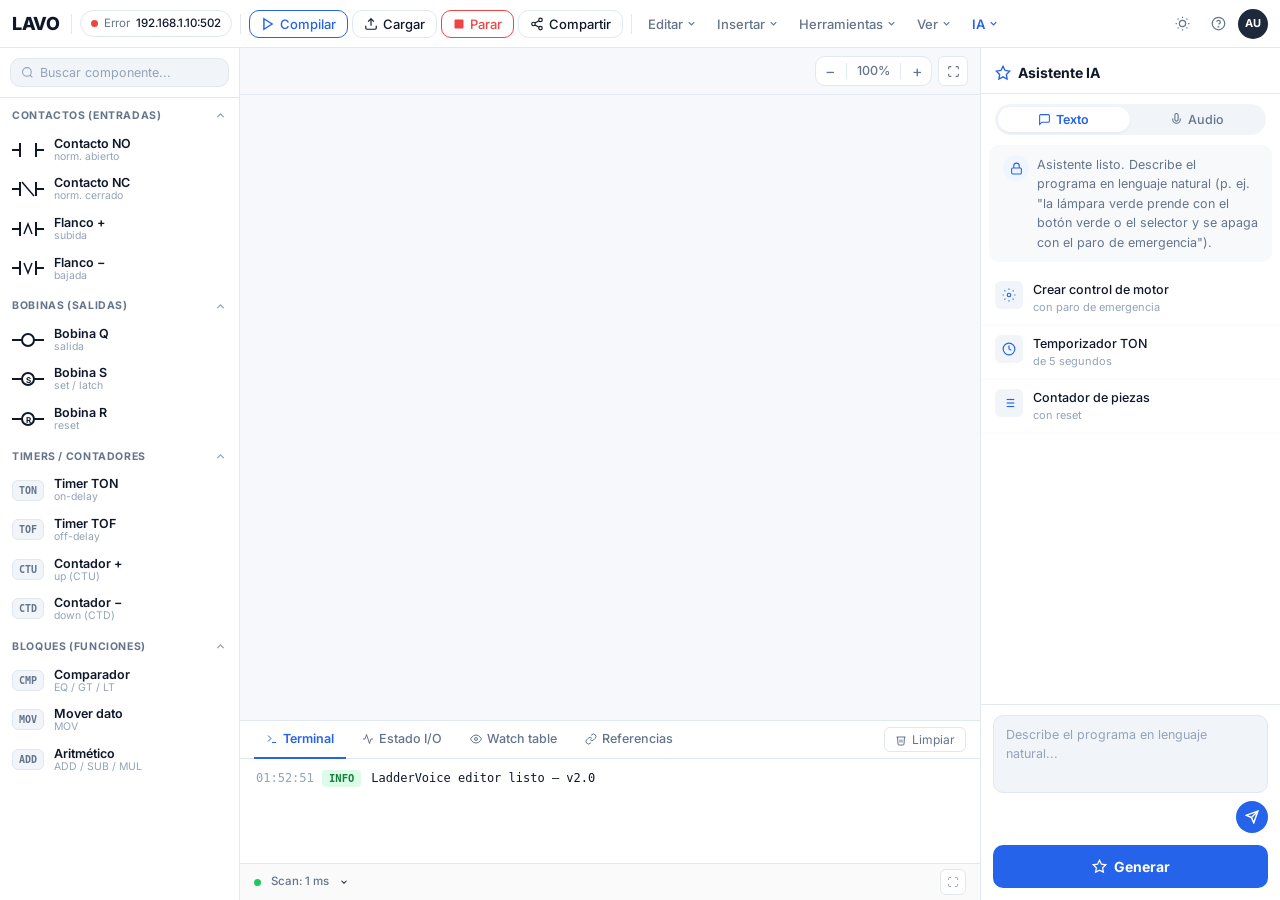
==== templates/ladder.html @ 5f71f21e "Agrega UI completa: index.html, ladder.html y style.css - index.html: landing page Copilot con card " ====
<!DOCTYPE html>
<html lang="es">
<head>
  <meta charset="UTF-8" />
  <meta name="viewport" content="width=device-width, initial-scale=1.0" />
  <title>LadderVoice — Editor</title>
  <link rel="preconnect" href="https://fonts.googleapis.com" />
  <link rel="preconnect" href="https://fonts.gstatic.com" crossorigin />
  <link href="https://fonts.googleapis.com/css2?family=Inter:wght@400;500;600;700;800&display=swap" rel="stylesheet" />
  <link rel="stylesheet" href="/static/style.css" />
  <style>
    body { margin: 0; overflow: hidden; height: 100vh; display: flex; flex-direction: column; }
    .ladder-body { flex: 1; display: flex; flex-direction: column; overflow: hidden; }
  </style>
</head>
<body class="ladder-body">

  <!-- NAVBAR -->
  <nav class="navbar navbar--ladder">
    <a href="/" class="navbar__logo">LAVO</a>
    <div class="navbar__sep"></div>
    <div class="navbar__status" style="font-size:11.5px;">
      <span class="navbar__status-dot" id="statusDot"></span>
      <span id="statusText">Conectado</span>
      <span class="navbar__status-ip" id="statusIp">192.168.1.10:502</span>
    </div>
    <div class="navbar__sep"></div>

    <!-- Action buttons -->
    <button class="navbar__action-btn navbar__action-btn--compile" id="compileBtn">
      <svg width="14" height="14" fill="none" viewBox="0 0 24 24" stroke="currentColor" stroke-width="2.5"><polygon points="5 3 19 12 5 21 5 3"/></svg>
      Compilar
    </button>
    <button class="navbar__action-btn" id="uploadBtn">
      <svg width="14" height="14" fill="none" viewBox="0 0 24 24" stroke="currentColor" stroke-width="2"><path d="M21 15v4a2 2 0 0 1-2 2H5a2 2 0 0 1-2-2v-4"/><polyline points="17 8 12 3 7 8"/><line x1="12" y1="3" x2="12" y2="15"/></svg>
      Cargar
    </button>
    <button class="navbar__action-btn navbar__action-btn--stop" id="stopBtn">
      <svg width="12" height="12" viewBox="0 0 24 24" fill="var(--red)"><rect x="3" y="3" width="18" height="18" rx="2"/></svg>
      Parar
    </button>
    <button class="navbar__action-btn" id="shareBtn">
      <svg width="14" height="14" fill="none" viewBox="0 0 24 24" stroke="currentColor" stroke-width="2"><circle cx="18" cy="5" r="3"/><circle cx="6" cy="12" r="3"/><circle cx="18" cy="19" r="3"/><line x1="8.59" y1="13.51" x2="15.42" y2="17.49"/><line x1="15.41" y1="6.51" x2="8.59" y2="10.49"/></svg>
      Compartir
    </button>

    <div class="navbar__sep"></div>
    <button class="navbar__menu-btn">Editar <svg width="11" height="11" fill="none" viewBox="0 0 24 24" stroke="currentColor" stroke-width="2.5"><path d="M6 9l6 6 6-6"/></svg></button>
    <button class="navbar__menu-btn">Insertar <svg width="11" height="11" fill="none" viewBox="0 0 24 24" stroke="currentColor" stroke-width="2.5"><path d="M6 9l6 6 6-6"/></svg></button>
    <button class="navbar__menu-btn">Herramientas <svg width="11" height="11" fill="none" viewBox="0 0 24 24" stroke="currentColor" stroke-width="2.5"><path d="M6 9l6 6 6-6"/></svg></button>
    <button class="navbar__menu-btn">Ver <svg width="11" height="11" fill="none" viewBox="0 0 24 24" stroke="currentColor" stroke-width="2.5"><path d="M6 9l6 6 6-6"/></svg></button>
    <button class="navbar__menu-btn" style="color:var(--blue);font-weight:600;">IA <svg width="11" height="11" fill="none" viewBox="0 0 24 24" stroke="currentColor" stroke-width="2.5"><path d="M6 9l6 6 6-6"/></svg></button>

    <div class="navbar__spacer"></div>
    <button class="navbar__icon-btn" id="themeToggle" title="Tema">
      <svg width="15" height="15" fill="none" viewBox="0 0 24 24" stroke="currentColor" stroke-width="2"><circle cx="12" cy="12" r="5"/><path d="M12 1v2M12 21v2M4.22 4.22l1.42 1.42M18.36 18.36l1.42 1.42M1 12h2M21 12h2M4.22 19.78l1.42-1.42M18.36 5.64l1.42-1.42"/></svg>
    </button>
    <button class="navbar__icon-btn" title="Ayuda">
      <svg width="15" height="15" fill="none" viewBox="0 0 24 24" stroke="currentColor" stroke-width="2"><circle cx="12" cy="12" r="10"/><path d="M9.09 9a3 3 0 0 1 5.83 1c0 2-3 3-3 3"/><circle cx="12" cy="17" r=".5" fill="currentColor"/></svg>
    </button>
    <div class="navbar__avatar">AU</div>
  </nav>

  <!-- 3-COLUMN LAYOUT -->
  <div class="ladder-layout" style="flex:1;">

    <!-- LEFT SIDEBAR -->
    <aside class="sidebar-left">
      <div class="sidebar-left__search">
        <div class="sidebar-left__search-inner">
          <svg class="sidebar-left__search-icon" width="13" height="13" fill="none" viewBox="0 0 24 24" stroke="currentColor" stroke-width="2"><circle cx="11" cy="11" r="8"/><line x1="21" y1="21" x2="16.65" y2="16.65"/></svg>
          <input type="text" placeholder="Buscar componente..." id="componentSearch" />
          <svg class="sidebar-left__search-icon" width="13" height="13" fill="none" viewBox="0 0 24 24" stroke="currentColor" stroke-width="2"><path d="M12 20h9"/><path d="M16.5 3.5a2.121 2.121 0 0 1 3 3L7 19l-4 1 1-4L16.5 3.5z"/></svg>
        </div>
      </div>
      <div class="sidebar-left__scroll" id="componentList">

        <!-- CONTACTOS -->
        <div class="component-section" data-section="contactos">
          <div class="component-section__header" onclick="toggleSection(this)">
            <span class="component-section__title">Contactos (Entradas)</span>
            <svg class="component-section__chevron open" width="13" height="13" fill="none" viewBox="0 0 24 24" stroke="currentColor" stroke-width="2.5"><path d="M6 9l6 6 6-6"/></svg>
          </div>
          <div class="component-section__body">
            <div class="component-item" draggable="true" data-type="XIC">
              <div class="component-item__symbol">
                <svg width="32" height="22" viewBox="0 0 32 22">
                  <line x1="0" y1="11" x2="8" y2="11" stroke="#0F172A" stroke-width="2"/>
                  <line x1="8" y1="4" x2="8" y2="18" stroke="#0F172A" stroke-width="2"/>
                  <line x1="24" y1="4" x2="24" y2="18" stroke="#0F172A" stroke-width="2"/>
                  <line x1="24" y1="11" x2="32" y2="11" stroke="#0F172A" stroke-width="2"/>
                </svg>
              </div>
              <div class="component-item__info">
                <div class="component-item__name">Contacto NO</div>
                <div class="component-item__sub">norm. abierto</div>
              </div>
            </div>
            <div class="component-item" draggable="true" data-type="XIO">
              <div class="component-item__symbol">
                <svg width="32" height="22" viewBox="0 0 32 22">
                  <line x1="0" y1="11" x2="8" y2="11" stroke="#0F172A" stroke-width="2"/>
                  <line x1="8" y1="4" x2="8" y2="18" stroke="#0F172A" stroke-width="2"/>
                  <line x1="24" y1="4" x2="24" y2="18" stroke="#0F172A" stroke-width="2"/>
                  <line x1="24" y1="11" x2="32" y2="11" stroke="#0F172A" stroke-width="2"/>
                  <line x1="10" y1="4" x2="22" y2="18" stroke="#0F172A" stroke-width="1.5"/>
                </svg>
              </div>
              <div class="component-item__info">
                <div class="component-item__name">Contacto NC</div>
                <div class="component-item__sub">norm. cerrado</div>
              </div>
            </div>
            <div class="component-item" draggable="true" data-type="XIC_RISING">
              <div class="component-item__symbol">
                <svg width="32" height="22" viewBox="0 0 32 22">
                  <line x1="0" y1="11" x2="8" y2="11" stroke="#0F172A" stroke-width="2"/>
                  <line x1="8" y1="4" x2="8" y2="18" stroke="#0F172A" stroke-width="2"/>
                  <line x1="24" y1="4" x2="24" y2="18" stroke="#0F172A" stroke-width="2"/>
                  <line x1="24" y1="11" x2="32" y2="11" stroke="#0F172A" stroke-width="2"/>
                  <polyline points="12,16 16,6 20,16" fill="none" stroke="#0F172A" stroke-width="1.5"/>
                </svg>
              </div>
              <div class="component-item__info">
                <div class="component-item__name">Flanco +</div>
                <div class="component-item__sub">subida</div>
              </div>
            </div>
            <div class="component-item" draggable="true" data-type="XIC_FALLING">
              <div class="component-item__symbol">
                <svg width="32" height="22" viewBox="0 0 32 22">
                  <line x1="0" y1="11" x2="8" y2="11" stroke="#0F172A" stroke-width="2"/>
                  <line x1="8" y1="4" x2="8" y2="18" stroke="#0F172A" stroke-width="2"/>
                  <line x1="24" y1="4" x2="24" y2="18" stroke="#0F172A" stroke-width="2"/>
                  <line x1="24" y1="11" x2="32" y2="11" stroke="#0F172A" stroke-width="2"/>
                  <polyline points="12,6 16,16 20,6" fill="none" stroke="#0F172A" stroke-width="1.5"/>
                </svg>
              </div>
              <div class="component-item__info">
                <div class="component-item__name">Flanco −</div>
                <div class="component-item__sub">bajada</div>
              </div>
            </div>
          </div>
        </div>

        <!-- BOBINAS -->
        <div class="component-section" data-section="bobinas">
          <div class="component-section__header" onclick="toggleSection(this)">
            <span class="component-section__title">Bobinas (Salidas)</span>
            <svg class="component-section__chevron open" width="13" height="13" fill="none" viewBox="0 0 24 24" stroke="currentColor" stroke-width="2.5"><path d="M6 9l6 6 6-6"/></svg>
          </div>
          <div class="component-section__body">
            <div class="component-item" draggable="true" data-type="OTE">
              <div class="component-item__symbol">
                <svg width="32" height="22" viewBox="0 0 32 22">
                  <line x1="0" y1="11" x2="10" y2="11" stroke="#0F172A" stroke-width="2"/>
                  <circle cx="16" cy="11" r="6" fill="none" stroke="#0F172A" stroke-width="2"/>
                  <line x1="22" y1="11" x2="32" y2="11" stroke="#0F172A" stroke-width="2"/>
                </svg>
              </div>
              <div class="component-item__info">
                <div class="component-item__name">Bobina Q</div>
                <div class="component-item__sub">salida</div>
              </div>
            </div>
            <div class="component-item" draggable="true" data-type="OTL">
              <div class="component-item__symbol">
                <svg width="32" height="22" viewBox="0 0 32 22">
                  <line x1="0" y1="11" x2="10" y2="11" stroke="#0F172A" stroke-width="2"/>
                  <circle cx="16" cy="11" r="6" fill="none" stroke="#0F172A" stroke-width="2"/>
                  <text x="16" y="15" text-anchor="middle" font-size="8" font-weight="700" fill="#0F172A">S</text>
                  <line x1="22" y1="11" x2="32" y2="11" stroke="#0F172A" stroke-width="2"/>
                </svg>
              </div>
              <div class="component-item__info">
                <div class="component-item__name">Bobina S</div>
                <div class="component-item__sub">set / latch</div>
              </div>
            </div>
            <div class="component-item" draggable="true" data-type="OTU">
              <div class="component-item__symbol">
                <svg width="32" height="22" viewBox="0 0 32 22">
                  <line x1="0" y1="11" x2="10" y2="11" stroke="#0F172A" stroke-width="2"/>
                  <circle cx="16" cy="11" r="6" fill="none" stroke="#0F172A" stroke-width="2"/>
                  <text x="16" y="15" text-anchor="middle" font-size="8" font-weight="700" fill="#0F172A">R</text>
                  <line x1="22" y1="11" x2="32" y2="11" stroke="#0F172A" stroke-width="2"/>
                </svg>
              </div>
              <div class="component-item__info">
                <div class="component-item__name">Bobina R</div>
                <div class="component-item__sub">reset</div>
              </div>
            </div>
          </div>
        </div>

        <!-- TIMERS / CONTADORES -->
        <div class="component-section" data-section="timers">
          <div class="component-section__header" onclick="toggleSection(this)">
            <span class="component-section__title">Timers / Contadores</span>
            <svg class="component-section__chevron open" width="13" height="13" fill="none" viewBox="0 0 24 24" stroke="currentColor" stroke-width="2.5"><path d="M6 9l6 6 6-6"/></svg>
          </div>
          <div class="component-section__body">
            <div class="component-item" draggable="true" data-type="TON">
              <div class="component-item__symbol"><span class="component-item__badge">TON</span></div>
              <div class="component-item__info">
                <div class="component-item__name">Timer TON</div>
                <div class="component-item__sub">on-delay</div>
              </div>
            </div>
            <div class="component-item" draggable="true" data-type="TOF">
              <div class="component-item__symbol"><span class="component-item__badge">TOF</span></div>
              <div class="component-item__info">
                <div class="component-item__name">Timer TOF</div>
                <div class="component-item__sub">off-delay</div>
              </div>
            </div>
            <div class="component-item" draggable="true" data-type="CTU">
              <div class="component-item__symbol"><span class="component-item__badge">CTU</span></div>
              <div class="component-item__info">
                <div class="component-item__name">Contador +</div>
                <div class="component-item__sub">up (CTU)</div>
              </div>
            </div>
            <div class="component-item" draggable="true" data-type="CTD">
              <div class="component-item__symbol"><span class="component-item__badge">CTD</span></div>
              <div class="component-item__info">
                <div class="component-item__name">Contador −</div>
                <div class="component-item__sub">down (CTD)</div>
              </div>
            </div>
          </div>
        </div>

        <!-- BLOQUES FUNCIONES -->
        <div class="component-section" data-section="bloques">
          <div class="component-section__header" onclick="toggleSection(this)">
            <span class="component-section__title">Bloques (Funciones)</span>
            <svg class="component-section__chevron open" width="13" height="13" fill="none" viewBox="0 0 24 24" stroke="currentColor" stroke-width="2.5"><path d="M6 9l6 6 6-6"/></svg>
          </div>
          <div class="component-section__body">
            <div class="component-item" draggable="true" data-type="CMP">
              <div class="component-item__symbol"><span class="component-item__badge">CMP</span></div>
              <div class="component-item__info">
                <div class="component-item__name">Comparador</div>
                <div class="component-item__sub">EQ / GT / LT</div>
              </div>
            </div>
            <div class="component-item" draggable="true" data-type="MOV">
              <div class="component-item__symbol"><span class="component-item__badge">MOV</span></div>
              <div class="component-item__info">
                <div class="component-item__name">Mover dato</div>
                <div class="component-item__sub">MOV</div>
              </div>
            </div>
            <div class="component-item" draggable="true" data-type="ADD">
              <div class="component-item__symbol"><span class="component-item__badge">ADD</span></div>
              <div class="component-item__info">
                <div class="component-item__name">Aritmético</div>
                <div class="component-item__sub">ADD / SUB / MUL</div>
              </div>
            </div>
          </div>
        </div>

      </div>
    </aside>

    <!-- CANVAS CENTER -->
    <section class="canvas-area" style="grid-column:2;grid-row:1;">
      <div class="canvas-toolbar">
        <div class="canvas-zoom">
          <button class="canvas-zoom__btn" id="zoomOut">−</button>
          <div class="canvas-zoom__sep"></div>
          <span class="canvas-zoom__value" id="zoomLabel">100%</span>
          <div class="canvas-zoom__sep"></div>
          <button class="canvas-zoom__btn" id="zoomIn">+</button>
        </div>
        <button class="canvas-icon-btn" title="Pantalla completa">
          <svg width="13" height="13" fill="none" viewBox="0 0 24 24" stroke="currentColor" stroke-width="2"><path d="M8 3H5a2 2 0 0 0-2 2v3m18 0V5a2 2 0 0 0-2-2h-3m0 18h3a2 2 0 0 0 2-2v-3M3 16v3a2 2 0 0 0 2 2h3"/></svg>
        </button>
      </div>
      <div class="canvas-scroll" id="rungContainer">
        <!-- Rungs rendered by JS -->
      </div>
    </section>

    <!-- BOTTOM PANEL -->
    <div class="bottom-panel" style="grid-column:2;grid-row:2;">
      <div class="bottom-panel__tabs">
        <button class="panel-tab active" data-tab="terminal">
          <svg width="12" height="12" fill="none" viewBox="0 0 24 24" stroke="currentColor" stroke-width="2"><polyline points="4 17 10 11 4 5"/><line x1="12" y1="19" x2="20" y2="19"/></svg>
          Terminal
        </button>
        <button class="panel-tab" data-tab="estado">
          <svg width="12" height="12" fill="none" viewBox="0 0 24 24" stroke="currentColor" stroke-width="2"><polyline points="22 12 18 12 15 21 9 3 6 12 2 12"/></svg>
          Estado I/O
        </button>
        <button class="panel-tab" data-tab="watch">
          <svg width="12" height="12" fill="none" viewBox="0 0 24 24" stroke="currentColor" stroke-width="2"><path d="M1 12s4-8 11-8 11 8 11 8-4 8-11 8-11-8-11-8z"/><circle cx="12" cy="12" r="3"/></svg>
          Watch table
        </button>
        <button class="panel-tab" data-tab="refs">
          <svg width="12" height="12" fill="none" viewBox="0 0 24 24" stroke="currentColor" stroke-width="2"><path d="M10 13a5 5 0 0 0 7.54.54l3-3a5 5 0 0 0-7.07-7.07l-1.72 1.71"/><path d="M14 11a5 5 0 0 0-7.54-.54l-3 3a5 5 0 0 0 7.07 7.07l1.71-1.71"/></svg>
          Referencias
        </button>
        <span class="panel-tab__spacer"></span>
        <button class="panel-clear-btn" id="clearTerminal">
          <svg width="12" height="12" fill="none" viewBox="0 0 24 24" stroke="currentColor" stroke-width="2"><polyline points="3 6 5 6 21 6"/><path d="M19 6l-1 14a2 2 0 0 1-2 2H8a2 2 0 0 1-2-2L5 6"/><path d="M10 11v6"/><path d="M14 11v6"/></svg>
          Limpiar
        </button>
      </div>
      <div class="bottom-panel__body" id="terminalBody">
        <!-- Log rows rendered by JS -->
      </div>
      <div class="bottom-panel__status">
        <span class="status-dot" id="scanDot"></span>
        <span class="status-text">Scan: 1 ms</span>
        <svg width="10" height="10" fill="none" viewBox="0 0 24 24" stroke="currentColor" stroke-width="2.5"><path d="M6 9l6 6 6-6"/></svg>
        <span class="status-spacer"></span>
        <button class="status-expand-btn">
          <svg width="12" height="12" fill="none" viewBox="0 0 24 24" stroke="currentColor" stroke-width="2"><path d="M8 3H5a2 2 0 0 0-2 2v3m18 0V5a2 2 0 0 0-2-2h-3m0 18h3a2 2 0 0 0 2-2v-3M3 16v3a2 2 0 0 0 2 2h3"/></svg>
        </button>
      </div>
    </div>

    <!-- RIGHT SIDEBAR — AI ASSISTANT -->
    <aside class="sidebar-right" style="grid-column:3;grid-row:1/3;">
      <div class="sidebar-right__header">
        <svg width="16" height="16" fill="none" viewBox="0 0 24 24" stroke="var(--blue)" stroke-width="2">
          <polygon points="12 2 15.09 8.26 22 9.27 17 14.14 18.18 21.02 12 17.77 5.82 21.02 7 14.14 2 9.27 8.91 8.26 12 2"/>
        </svg>
        <span class="sidebar-right__title">Asistente IA</span>
      </div>

      <div class="sidebar-right__toggle">
        <button class="sidebar-right__toggle-btn active" id="toggleText">
          <svg width="13" height="13" fill="none" viewBox="0 0 24 24" stroke="currentColor" stroke-width="2"><path d="M21 15a2 2 0 0 1-2 2H7l-4 4V5a2 2 0 0 1 2-2h14a2 2 0 0 1 2 2z"/></svg>
          Texto
        </button>
        <button class="sidebar-right__toggle-btn" id="toggleAudio">
          <svg width="13" height="13" fill="none" viewBox="0 0 24 24" stroke="currentColor" stroke-width="2"><path d="M12 1a3 3 0 0 0-3 3v8a3 3 0 0 0 6 0V4a3 3 0 0 0-3-3z"/><path d="M19 10v2a7 7 0 0 1-14 0v-2"/></svg>
          Audio
        </button>
      </div>

      <div class="ai-message">
        <div class="ai-message__icon">
          <svg width="13" height="13" fill="none" viewBox="0 0 24 24" stroke="currentColor" stroke-width="2"><rect x="3" y="11" width="18" height="11" rx="2"/><path d="M7 11V7a5 5 0 0 1 10 0v4"/></svg>
        </div>
        <div class="ai-message__text">
          Asistente listo. Describe el programa en lenguaje natural (p. ej. "la lámpara verde prende con el botón verde o el selector y se apaga con el paro de emergencia").
        </div>
      </div>

      <div class="sidebar-right__scroll" id="aiScroll">
        <div class="ai-quick-item" onclick="fillAiPrompt('Crear control de motor con paro de emergencia')">
          <div class="ai-quick-item__icon">
            <svg width="14" height="14" fill="none" viewBox="0 0 24 24" stroke="currentColor" stroke-width="2"><circle cx="12" cy="12" r="3"/><path d="M12 1v2M12 21v2M4.22 4.22l1.42 1.42M18.36 18.36l1.42 1.42M1 12h2M21 12h2M4.22 19.78l1.42-1.42M18.36 5.64l1.42-1.42"/></svg>
          </div>
          <div>
            <div class="ai-quick-item__text">Crear control de motor</div>
            <div class="ai-quick-item__sub">con paro de emergencia</div>
          </div>
        </div>
        <div class="ai-quick-item" onclick="fillAiPrompt('Temporizador TON de 5 segundos')">
          <div class="ai-quick-item__icon">
            <svg width="14" height="14" fill="none" viewBox="0 0 24 24" stroke="currentColor" stroke-width="2"><circle cx="12" cy="12" r="10"/><polyline points="12 6 12 12 16 14"/></svg>
          </div>
          <div>
            <div class="ai-quick-item__text">Temporizador TON</div>
            <div class="ai-quick-item__sub">de 5 segundos</div>
          </div>
        </div>
        <div class="ai-quick-item" onclick="fillAiPrompt('Contador de piezas con reset')">
          <div class="ai-quick-item__icon">
            <svg width="14" height="14" fill="none" viewBox="0 0 24 24" stroke="currentColor" stroke-width="2"><line x1="8" y1="6" x2="21" y2="6"/><line x1="8" y1="12" x2="21" y2="12"/><line x1="8" y1="18" x2="21" y2="18"/><line x1="3" y1="6" x2="3.01" y2="6"/><line x1="3" y1="12" x2="3.01" y2="12"/><line x1="3" y1="18" x2="3.01" y2="18"/></svg>
          </div>
          <div>
            <div class="ai-quick-item__text">Contador de piezas</div>
            <div class="ai-quick-item__sub">con reset</div>
          </div>
        </div>
      </div>

      <div class="sidebar-right__input-area">
        <textarea
          class="sidebar-right__textarea"
          id="aiPrompt"
          placeholder="Describe el programa en lenguaje natural..."
          rows="3"
        ></textarea>
        <button class="sidebar-right__send" id="aiSendBtn">
          <svg width="14" height="14" fill="none" viewBox="0 0 24 24" stroke="currentColor" stroke-width="2.5"><line x1="22" y1="2" x2="11" y2="13"/><polygon points="22 2 15 22 11 13 2 9 22 2"/></svg>
        </button>
      </div>
      <button class="generate-btn" id="generateBtn">
        <svg width="15" height="15" fill="none" viewBox="0 0 24 24" stroke="currentColor" stroke-width="2">
          <polygon points="12 2 15.09 8.26 22 9.27 17 14.14 18.18 21.02 12 17.77 5.82 21.02 7 14.14 2 9.27 8.91 8.26 12 2"/>
        </svg>
        Generar
      </button>
    </aside>

  </div><!-- end ladder-layout -->

  <script>
    // ─── State ────────────────────────────────────────────────────────
    let zoom = 100;
    let rungs = [];
    let selectedRung = null;
    let logs = [];

    // ─── Zoom ─────────────────────────────────────────────────────────
    document.getElementById('zoomIn').onclick  = () => { zoom = Math.min(200, zoom + 10); updateZoom(); };
    document.getElementById('zoomOut').onclick = () => { zoom = Math.max(50,  zoom - 10); updateZoom(); };
    function updateZoom() {
      document.getElementById('zoomLabel').textContent = zoom + '%';
      document.getElementById('rungContainer').style.transform = `scale(${zoom / 100})`;
      document.getElementById('rungContainer').style.transformOrigin = 'top left';
    }

    // ─── Section collapse ─────────────────────────────────────────────
    function toggleSection(header) {
      const body = header.nextElementSibling;
      const chevron = header.querySelector('.component-section__chevron');
      if (body.style.display === 'none') {
        body.style.display = '';
        chevron.classList.add('open');
      } else {
        body.style.display = 'none';
        chevron.classList.remove('open');
      }
    }

    // ─── Terminal log ─────────────────────────────────────────────────
    function addLog(msg, level = 'info') {
      const now = new Date();
      const time = now.toTimeString().slice(0,8);
      logs.push({ time, msg, level });
      renderLogs();
    }
    function renderLogs() {
      const body = document.getElementById('terminalBody');
      body.innerHTML = logs.map(l => `
        <div class="terminal-row">
          <span class="terminal-row__time">${l.time}</span>
          <span class="terminal-row__badge terminal-row__badge--${l.level}">${l.level.toUpperCase()}</span>
          <span class="terminal-row__msg">${l.msg}</span>
        </div>
      `).join('');
      body.scrollTop = body.scrollHeight;
    }
    document.getElementById('clearTerminal').onclick = () => { logs = []; renderLogs(); };

    // ─── Panel tabs ───────────────────────────────────────────────────
    document.querySelectorAll('.panel-tab[data-tab]').forEach(tab => {
      tab.onclick = () => {
        document.querySelectorAll('.panel-tab').forEach(t => t.classList.remove('active'));
        tab.classList.add('active');
      };
    });

    // ─── AI toggle ────────────────────────────────────────────────────
    document.getElementById('toggleText').onclick = () => {
      document.getElementById('toggleText').classList.add('active');
      document.getElementById('toggleAudio').classList.remove('active');
    };
    document.getElementById('toggleAudio').onclick = () => {
      document.getElementById('toggleAudio').classList.add('active');
      document.getElementById('toggleText').classList.remove('active');
    };

    function fillAiPrompt(text) {
      document.getElementById('aiPrompt').value = text;
      document.getElementById('aiPrompt').focus();
    }

    // ─── Rung rendering ──────────────────────────────────────────────
    function renderRungs(program) {
      const container = document.getElementById('rungContainer');
      container.innerHTML = '';
      if (!program || !program.logica_ladder) return;

      program.logica_ladder.forEach((rung, idx) => {
        const div = document.createElement('div');
        div.className = 'rung';
        div.dataset.idx = idx;
        div.onclick = () => selectRung(div);

        const comentario = rung.comentario || rung.comment || '';
        const numero = idx + 1;
        const elementos = renderRungDiagram(rung);

        div.innerHTML = `
          <div class="rung__header">
            <div class="rung__number">${numero}</div>
            <div class="rung__comment">${comentario ? '// ' + comentario : ''}</div>
            <button class="rung__menu" onclick="rungMenu(event, ${idx})">⋮</button>
          </div>
          <div class="rung__diagram">${elementos}</div>
        `;
        container.appendChild(div);
      });

      // Add rung button
      const addBtn = document.createElement('button');
      addBtn.className = 'add-rung-btn';
      addBtn.innerHTML = `
        <svg width="14" height="14" fill="none" viewBox="0 0 24 24" stroke="currentColor" stroke-width="2.5"><line x1="12" y1="5" x2="12" y2="19"/><line x1="5" y1="12" x2="19" y2="12"/></svg>
        Agregar rung
      `;
      addBtn.onclick = addEmptyRung;
      container.appendChild(addBtn);
    }

    function renderRungDiagram(rung) {
      const filas = rung.filas || {};
      const fila0 = filas['fila 0'] || filas['fila0'] || [];

      let svg = `<div class="rung__rail-left"></div>`;
      svg += `<div class="rung__elements" style="display:flex;align-items:center;flex:1;padding:8px 0;">`;

      fila0.forEach((el, i) => {
        if (i > 0) svg += `<div class="wire-seg" style="width:20px;"></div>`;
        svg += renderElement(el);
      });

      svg += `</div>`;
      svg += `<div class="rung__rail-right"></div>`;
      return svg;
    }

    function renderElement(el) {
      const type = (el.tipo || el.type || '').toUpperCase();
      const tag  = el.tag || el.variable || '';

      const wrapEl = (symbolHtml) => `
        <div class="ladder-el">
          <div class="ladder-el__tag">${tag}</div>
          <div class="ladder-el__symbol">${symbolHtml}</div>
          <div class="ladder-el__label">${tag}</div>
        </div>`;

      if (type === 'XIC') return wrapEl(`
        <svg width="44" height="28" viewBox="0 0 44 28">
          <line x1="0" y1="14" x2="10" y2="14" stroke="#0F172A" stroke-width="2"/>
          <line x1="10" y1="6" x2="10" y2="22" stroke="#0F172A" stroke-width="2"/>
          <line x1="34" y1="6" x2="34" y2="22" stroke="#0F172A" stroke-width="2"/>
          <line x1="34" y1="14" x2="44" y2="14" stroke="#0F172A" stroke-width="2"/>
        </svg>`);

      if (type === 'XIO') return wrapEl(`
        <svg width="44" height="28" viewBox="0 0 44 28">
          <line x1="0" y1="14" x2="10" y2="14" stroke="#0F172A" stroke-width="2"/>
          <line x1="10" y1="6" x2="10" y2="22" stroke="#0F172A" stroke-width="2"/>
          <line x1="34" y1="6" x2="34" y2="22" stroke="#0F172A" stroke-width="2"/>
          <line x1="34" y1="14" x2="44" y2="14" stroke="#0F172A" stroke-width="2"/>
          <line x1="12" y1="6" x2="32" y2="22" stroke="#0F172A" stroke-width="1.5"/>
        </svg>`);

      if (type === 'OTE') return wrapEl(`
        <svg width="44" height="28" viewBox="0 0 44 28">
          <line x1="0" y1="14" x2="14" y2="14" stroke="#0F172A" stroke-width="2"/>
          <circle cx="22" cy="14" r="8" fill="none" stroke="#0F172A" stroke-width="2"/>
          <line x1="30" y1="14" x2="44" y2="14" stroke="#0F172A" stroke-width="2"/>
        </svg>`);

      if (type === 'OTL') return wrapEl(`
        <svg width="44" height="28" viewBox="0 0 44 28">
          <line x1="0" y1="14" x2="14" y2="14" stroke="#0F172A" stroke-width="2"/>
          <circle cx="22" cy="14" r="8" fill="none" stroke="#0F172A" stroke-width="2"/>
          <text x="22" y="18" text-anchor="middle" font-size="9" font-weight="800" fill="#0F172A">S</text>
          <line x1="30" y1="14" x2="44" y2="14" stroke="#0F172A" stroke-width="2"/>
        </svg>`);

      if (type === 'OTU') return wrapEl(`
        <svg width="44" height="28" viewBox="0 0 44 28">
          <line x1="0" y1="14" x2="14" y2="14" stroke="#0F172A" stroke-width="2"/>
          <circle cx="22" cy="14" r="8" fill="none" stroke="#0F172A" stroke-width="2"/>
          <text x="22" y="18" text-anchor="middle" font-size="9" font-weight="800" fill="#0F172A">R</text>
          <line x1="30" y1="14" x2="44" y2="14" stroke="#0F172A" stroke-width="2"/>
        </svg>`);

      // Function blocks: TON, TOF, CTU, CTD, CMP, MOV, ADD
      const etiqueta = el.etiqueta || el.nombre || type;
      return wrapEl(`
        <svg width="60" height="40" viewBox="0 0 60 40">
          <line x1="0" y1="20" x2="10" y2="20" stroke="#0F172A" stroke-width="2"/>
          <rect x="10" y="4" width="40" height="32" rx="3" fill="white" stroke="#0F172A" stroke-width="2"/>
          <text x="30" y="24" text-anchor="middle" font-size="11" font-weight="700" fill="#0F172A">${type}</text>
          <line x1="50" y1="20" x2="60" y2="20" stroke="#0F172A" stroke-width="2"/>
        </svg>`);
    }

    function selectRung(div) {
      document.querySelectorAll('.rung').forEach(r => r.classList.remove('selected'));
      div.classList.add('selected');
      selectedRung = parseInt(div.dataset.idx);
    }

    function rungMenu(e, idx) {
      e.stopPropagation();
    }

    function addEmptyRung() {
      if (!window._currentProgram) {
        window._currentProgram = { logica_ladder: [] };
      }
      window._currentProgram.logica_ladder.push({
        comentario: 'Nuevo renglon',
        filas: { 'fila 0': [] }
      });
      renderRungs(window._currentProgram);
      addLog('Renglon agregado.', 'info');
    }

    // ─── Generate / Send ──────────────────────────────────────────────
    async function generate() {
      const prompt = document.getElementById('aiPrompt').value.trim();
      if (!prompt) return;
      addLog('Generando programa: ' + prompt, 'info');
      document.getElementById('generateBtn').disabled = true;
      document.getElementById('generateBtn').textContent = 'Generando...';

      try {
        const res = await fetch('/generar-logica', {
          method: 'POST',
          headers: { 'Content-Type': 'application/json' },
          body: JSON.stringify({ prompt })
        });
        if (!res.ok) throw new Error('HTTP ' + res.status);
        const data = await res.json();
        window._currentProgram = data;
        renderRungs(data);
        addLog('Programa generado: ' + (data.logica_ladder?.length || 0) + ' renglones.', 'info');
      } catch (err) {
        addLog('Error: ' + err.message, 'error');
      } finally {
        document.getElementById('generateBtn').disabled = false;
        document.getElementById('generateBtn').innerHTML = `
          <svg width="15" height="15" fill="none" viewBox="0 0 24 24" stroke="currentColor" stroke-width="2">
            <polygon points="12 2 15.09 8.26 22 9.27 17 14.14 18.18 21.02 12 17.77 5.82 21.02 7 14.14 2 9.27 8.91 8.26 12 2"/>
          </svg> Generar`;
      }
    }

    document.getElementById('generateBtn').onclick = generate;
    document.getElementById('aiSendBtn').onclick    = generate;
    document.getElementById('aiPrompt').addEventListener('keydown', e => {
      if (e.key === 'Enter' && (e.ctrlKey || e.metaKey)) generate();
    });

    // ─── Status check ─────────────────────────────────────────────────
    async function checkStatus() {
      try {
        const r = await fetch('/health');
        const dot = document.getElementById('statusDot');
        const txt = document.getElementById('statusText');
        if (r.ok) {
          dot.style.background = 'var(--green)';
          txt.textContent = 'Conectado';
          document.getElementById('scanDot').style.background = 'var(--green)';
        } else {
          dot.style.background = 'var(--red)';
          txt.textContent = 'Error';
        }
      } catch {
        document.getElementById('statusDot').style.background = 'var(--red)';
        document.getElementById('statusText').textContent = 'Desconectado';
        document.getElementById('scanDot').style.background = 'var(--red)';
      }
    }

    // ─── Compile / Upload ─────────────────────────────────────────────
    document.getElementById('compileBtn').onclick = () => {
      addLog('Compilando...', 'info');
      setTimeout(() => addLog('Compilación exitosa — 0 errores.', 'info'), 600);
    };
    document.getElementById('uploadBtn').onclick = async () => {
      if (!window._currentProgram) { addLog('No hay programa para cargar.', 'warn'); return; }
      addLog('Enviando al PLC...', 'info');
      try {
        const res = await fetch('/aplicar-plc', {
          method: 'POST',
          headers: { 'Content-Type': 'application/json' },
          body: JSON.stringify({ programa: window._currentProgram })
        });
        const data = await res.json();
        addLog(data.mensaje || 'Cargado en PLC.', res.ok ? 'info' : 'error');
      } catch (e) {
        addLog('Error al cargar: ' + e.message, 'error');
      }
    };
    document.getElementById('stopBtn').onclick = () => addLog('Ejecución detenida.', 'warn');

    // ─── Init ─────────────────────────────────────────────────────────
    addLog('LadderVoice editor listo — v2.0', 'info');

    // Check for prompt in URL
    const urlParams = new URLSearchParams(window.location.search);
    const urlPrompt = urlParams.get('prompt');
    if (urlPrompt) {
      document.getElementById('aiPrompt').value = urlPrompt;
      addLog('Prompt desde URL recibido.', 'info');
    }

    checkStatus();
    setInterval(checkStatus, 15000);

    // Search filter
    document.getElementById('componentSearch').addEventListener('input', function() {
      const q = this.value.toLowerCase();
      document.querySelectorAll('.component-item').forEach(item => {
        const text = item.textContent.toLowerCase();
        item.style.display = text.includes(q) ? '' : 'none';
      });
    });
  </script>
</body>
</html>
---- static/style.css ----
/* ─── Design Tokens ─────────────────────────────────────────────── */
:root {
  --bg:             #F1F5F9;
  --surface:        #FFFFFF;
  --border:         #E2E8F0;
  --border-focus:   #3B82F6;
  --text-primary:   #0F172A;
  --text-secondary: #64748B;
  --text-muted:     #94A3B8;
  --blue:           #2563EB;
  --blue-hover:     #1D4ED8;
  --blue-light:     #EFF6FF;
  --blue-mid:       #3B82F6;
  --green:          #22C55E;
  --red:            #EF4444;
  --navy:           #1E293B;
  --radius-sm:      6px;
  --radius-md:      10px;
  --radius-lg:      14px;
  --radius-xl:      20px;
  --shadow-sm:      0 1px 3px rgba(0,0,0,0.06);
  --shadow-md:      0 4px 16px rgba(0,0,0,0.08);
  --shadow-lg:      0 8px 32px rgba(0,0,0,0.12);
}

/* ─── Reset ─────────────────────────────────────────────────────── */
*, *::before, *::after { box-sizing: border-box; margin: 0; padding: 0; }
html { font-size: 14px; }
body {
  font-family: 'Inter', system-ui, -apple-system, sans-serif;
  background: var(--bg);
  color: var(--text-primary);
  line-height: 1.5;
  -webkit-font-smoothing: antialiased;
}
a { text-decoration: none; color: inherit; }
button { cursor: pointer; font-family: inherit; }
textarea, input { font-family: inherit; }

/* ─── Scrollbar ──────────────────────────────────────────────────── */
::-webkit-scrollbar { width: 6px; height: 6px; }
::-webkit-scrollbar-track { background: transparent; }
::-webkit-scrollbar-thumb { background: var(--border); border-radius: 99px; }
::-webkit-scrollbar-thumb:hover { background: var(--text-muted); }

/* ─── Shared Navbar ─────────────────────────────────────────────── */
.navbar {
  display: flex;
  align-items: center;
  height: 48px;
  padding: 0 16px;
  background: var(--surface);
  border-bottom: 1px solid var(--border);
  gap: 8px;
  position: sticky;
  top: 0;
  z-index: 100;
}
.navbar__logo {
  font-size: 18px;
  font-weight: 800;
  color: var(--text-primary);
  letter-spacing: -0.5px;
  margin-right: 4px;
}
.navbar__sep { width: 1px; height: 20px; background: var(--border); margin: 0 4px; }
.navbar__status {
  display: flex;
  align-items: center;
  gap: 6px;
  padding: 4px 10px;
  border: 1px solid var(--border);
  border-radius: 99px;
  font-size: 12px;
  color: var(--text-secondary);
  background: var(--surface);
  white-space: nowrap;
}
.navbar__status-dot {
  width: 7px; height: 7px;
  border-radius: 50%;
  background: var(--green);
  flex-shrink: 0;
}
.navbar__status-ip { color: var(--text-primary); font-weight: 500; }
.navbar__spacer { flex: 1; }
.navbar__icon-btn {
  width: 32px; height: 32px;
  border-radius: var(--radius-md);
  border: none;
  background: transparent;
  display: flex; align-items: center; justify-content: center;
  color: var(--text-secondary);
  transition: background 0.15s;
}
.navbar__icon-btn:hover { background: var(--bg); }
.navbar__avatar {
  width: 30px; height: 30px;
  border-radius: 50%;
  background: var(--navy);
  color: #fff;
  font-size: 11px;
  font-weight: 700;
  display: flex; align-items: center; justify-content: center;
}

/* ─── INDEX PAGE ─────────────────────────────────────────────────── */
.index-body {
  min-height: 100vh;
  background: var(--bg);
  background-image: radial-gradient(circle, #CBD5E1 1px, transparent 1px);
  background-size: 24px 24px;
}
.index-center {
  display: flex;
  flex-direction: column;
  align-items: center;
  justify-content: center;
  min-height: calc(100vh - 48px);
  padding: 48px 16px;
}
.index-card {
  background: var(--surface);
  border: 1px solid var(--border);
  border-radius: var(--radius-xl);
  box-shadow: var(--shadow-md);
  padding: 44px 52px 40px;
  width: 100%;
  max-width: 720px;
  display: flex;
  flex-direction: column;
  align-items: center;
  gap: 20px;
}
.index-badge {
  display: inline-flex;
  align-items: center;
  gap: 6px;
  padding: 4px 14px;
  background: var(--bg);
  border: 1px solid var(--border);
  border-radius: 99px;
  font-size: 11px;
  font-weight: 600;
  letter-spacing: 0.07em;
  color: var(--text-secondary);
  text-transform: uppercase;
}
.index-title {
  font-size: 46px;
  font-weight: 800;
  text-align: center;
  line-height: 1.1;
  letter-spacing: -1.5px;
  color: var(--text-primary);
}
.index-title span { color: var(--blue); }
.index-subtitle {
  font-size: 16px;
  color: var(--text-secondary);
  text-align: center;
  line-height: 1.6;
  max-width: 480px;
}
.index-input-box {
  width: 100%;
  border: 2px solid var(--blue-mid);
  border-radius: var(--radius-lg);
  padding: 16px 16px 12px;
  background: var(--surface);
  transition: box-shadow 0.2s;
}
.index-input-box:focus-within { box-shadow: 0 0 0 4px #DBEAFE; }
.index-textarea {
  width: 100%;
  min-height: 72px;
  border: none;
  outline: none;
  font-size: 15px;
  color: var(--text-primary);
  resize: none;
  background: transparent;
  line-height: 1.6;
}
.index-textarea::placeholder { color: var(--text-muted); }
.index-input-actions {
  display: flex;
  align-items: center;
  gap: 8px;
  margin-top: 10px;
}
.index-pill-btn {
  display: inline-flex;
  align-items: center;
  gap: 5px;
  padding: 6px 12px;
  border: 1px solid var(--border);
  border-radius: 99px;
  background: var(--surface);
  color: var(--text-secondary);
  font-size: 13px;
  font-weight: 500;
  transition: border-color 0.15s, background 0.15s;
}
.index-pill-btn:hover { border-color: var(--blue); background: var(--blue-light); color: var(--blue); }
.index-pill-btn svg { flex-shrink: 0; }
.index-input-spacer { flex: 1; }
.index-mic-btn {
  width: 36px; height: 36px;
  border-radius: 50%;
  border: 1px solid var(--border);
  background: var(--surface);
  display: flex; align-items: center; justify-content: center;
  color: var(--text-secondary);
  transition: border-color 0.15s, color 0.15s;
}
.index-mic-btn:hover { border-color: var(--blue); color: var(--blue); }
.index-send-btn {
  width: 36px; height: 36px;
  border-radius: 50%;
  border: none;
  background: var(--blue);
  display: flex; align-items: center; justify-content: center;
  color: #fff;
  transition: background 0.15s;
}
.index-send-btn:hover { background: var(--blue-hover); }
.index-quick-pills {
  display: flex;
  flex-wrap: wrap;
  gap: 10px;
  justify-content: center;
  margin-top: 4px;
}
.index-quick-pill {
  display: inline-flex;
  align-items: center;
  gap: 7px;
  padding: 9px 18px;
  border: 1px solid var(--border);
  border-radius: 99px;
  background: var(--surface);
  color: var(--text-primary);
  font-size: 13.5px;
  font-weight: 500;
  transition: border-color 0.15s, background 0.15s, color 0.15s;
}
.index-quick-pill:hover { border-color: var(--blue); background: var(--blue-light); color: var(--blue); }
.index-disclaimer {
  display: flex;
  align-items: center;
  gap: 5px;
  font-size: 12px;
  color: var(--text-muted);
  margin-top: 4px;
}

/* ─── LADDER PAGE LAYOUT ─────────────────────────────────────────── */
.ladder-layout {
  display: grid;
  grid-template-columns: 240px 1fr 300px;
  grid-template-rows: 1fr auto;
  height: calc(100vh - 48px);
  overflow: hidden;
}

/* ─── LADDER NAVBAR extras ───────────────────────────────────────── */
.navbar--ladder { padding: 0 12px; gap: 4px; }
.navbar__action-btn {
  display: inline-flex;
  align-items: center;
  gap: 5px;
  padding: 5px 11px;
  border-radius: var(--radius-md);
  border: 1px solid var(--border);
  background: var(--surface);
  font-size: 13px;
  font-weight: 500;
  color: var(--text-primary);
  transition: background 0.15s, border-color 0.15s;
}
.navbar__action-btn:hover { background: var(--bg); }
.navbar__action-btn--compile {
  border-color: var(--blue);
  color: var(--blue);
}
.navbar__action-btn--compile:hover { background: var(--blue-light); }
.navbar__action-btn--stop {
  border-color: var(--red);
  color: var(--red);
}
.navbar__action-btn--stop:hover { background: #FEF2F2; }
.navbar__menu-btn {
  padding: 5px 8px;
  border: none;
  background: transparent;
  color: var(--text-secondary);
  font-size: 13px;
  font-weight: 500;
  border-radius: var(--radius-sm);
  display: inline-flex; align-items: center; gap: 3px;
  transition: background 0.15s;
}
.navbar__menu-btn:hover { background: var(--bg); color: var(--text-primary); }

/* ─── LEFT SIDEBAR ──────────────────────────────────────────────── */
.sidebar-left {
  grid-row: 1 / 3;
  background: var(--surface);
  border-right: 1px solid var(--border);
  display: flex;
  flex-direction: column;
  overflow: hidden;
}
.sidebar-left__search {
  padding: 10px;
  border-bottom: 1px solid var(--border);
}
.sidebar-left__search-inner {
  display: flex;
  align-items: center;
  gap: 6px;
  padding: 6px 10px;
  border: 1px solid var(--border);
  border-radius: var(--radius-md);
  background: var(--bg);
  transition: border-color 0.15s;
}
.sidebar-left__search-inner:focus-within { border-color: var(--blue-mid); background: var(--surface); }
.sidebar-left__search-inner input {
  flex: 1;
  border: none;
  outline: none;
  background: transparent;
  font-size: 12.5px;
  color: var(--text-primary);
}
.sidebar-left__search-inner input::placeholder { color: var(--text-muted); }
.sidebar-left__search-icon { color: var(--text-muted); flex-shrink: 0; }
.sidebar-left__scroll { flex: 1; overflow-y: auto; padding-bottom: 16px; }
.component-section__header {
  display: flex;
  align-items: center;
  justify-content: space-between;
  padding: 10px 12px 6px;
  cursor: pointer;
  user-select: none;
}
.component-section__title {
  font-size: 10.5px;
  font-weight: 700;
  letter-spacing: 0.06em;
  text-transform: uppercase;
  color: var(--text-secondary);
}
.component-section__chevron { color: var(--text-muted); transition: transform 0.2s; }
.component-section__chevron.open { transform: rotate(180deg); }
.component-item {
  display: flex;
  align-items: center;
  gap: 10px;
  padding: 6px 12px;
  cursor: grab;
  border-radius: 0;
  transition: background 0.12s;
}
.component-item:hover { background: #F8FAFC; }
.component-item:active { cursor: grabbing; }
.component-item__symbol {
  width: 32px;
  flex-shrink: 0;
  display: flex;
  align-items: center;
  justify-content: center;
}
.component-item__badge {
  padding: 2px 6px;
  border: 1px solid var(--border);
  border-radius: var(--radius-sm);
  font-size: 10px;
  font-weight: 700;
  color: var(--text-secondary);
  background: var(--bg);
  font-family: 'SF Mono', 'Fira Code', monospace;
}
.component-item__info {}
.component-item__name {
  font-size: 12.5px;
  font-weight: 600;
  color: var(--text-primary);
  line-height: 1.2;
}
.component-item__sub {
  font-size: 10.5px;
  color: var(--text-muted);
  line-height: 1.2;
}

/* ─── CANVAS (centro) ───────────────────────────────────────────── */
.canvas-area {
  background: #F7F8FB;
  display: flex;
  flex-direction: column;
  overflow: hidden;
  position: relative;
}
.canvas-toolbar {
  display: flex;
  align-items: center;
  justify-content: flex-end;
  gap: 6px;
  padding: 8px 12px;
  background: #F7F8FB;
  border-bottom: 1px solid var(--border);
}
.canvas-zoom {
  display: flex;
  align-items: center;
  gap: 2px;
  border: 1px solid var(--border);
  border-radius: var(--radius-md);
  background: var(--surface);
  overflow: hidden;
}
.canvas-zoom__btn {
  width: 28px; height: 28px;
  border: none;
  background: transparent;
  color: var(--text-secondary);
  display: flex; align-items: center; justify-content: center;
  font-size: 16px;
  transition: background 0.12s;
}
.canvas-zoom__btn:hover { background: var(--bg); }
.canvas-zoom__value {
  padding: 0 8px;
  font-size: 12.5px;
  color: var(--text-secondary);
  font-weight: 500;
  min-width: 44px;
  text-align: center;
}
.canvas-zoom__sep { width: 1px; height: 16px; background: var(--border); }
.canvas-icon-btn {
  width: 30px; height: 30px;
  border: 1px solid var(--border);
  border-radius: var(--radius-sm);
  background: var(--surface);
  color: var(--text-secondary);
  display: flex; align-items: center; justify-content: center;
}
.canvas-scroll { flex: 1; overflow-y: auto; padding: 16px; display: flex; flex-direction: column; gap: 12px; }

/* ─── RUNGS ─────────────────────────────────────────────────────── */
.rung {
  background: var(--surface);
  border: 1px solid var(--border);
  border-radius: 12px;
  box-shadow: var(--shadow-sm);
  padding: 12px 16px 14px;
  position: relative;
  transition: border-color 0.15s, box-shadow 0.15s;
}
.rung:hover { border-color: #CBD5E1; box-shadow: 0 2px 8px rgba(0,0,0,0.08); }
.rung.selected { border: 2px solid var(--blue); box-shadow: 0 0 0 3px #DBEAFE; }
.rung__header {
  display: flex;
  align-items: flex-start;
  gap: 10px;
  margin-bottom: 10px;
}
.rung__number {
  width: 26px; height: 26px;
  background: var(--navy);
  color: #fff;
  border-radius: var(--radius-sm);
  font-size: 11px;
  font-weight: 700;
  display: flex; align-items: center; justify-content: center;
  flex-shrink: 0;
}
.rung__comment {
  font-size: 12px;
  color: var(--text-muted);
  font-style: italic;
  flex: 1;
  line-height: 1.4;
  padding-top: 4px;
}
.rung__menu {
  width: 26px; height: 26px;
  border: none;
  background: transparent;
  border-radius: var(--radius-sm);
  color: var(--text-muted);
  display: flex; align-items: center; justify-content: center;
  font-size: 18px;
  font-weight: 700;
  flex-shrink: 0;
  transition: background 0.12s, color 0.12s;
}
.rung__menu:hover { background: var(--bg); color: var(--text-primary); }
.rung__diagram {
  display: flex;
  align-items: center;
  position: relative;
  min-height: 72px;
  padding: 0 4px;
}
/* Rieles de potencia */
.rung__rail-left,
.rung__rail-right {
  width: 4px;
  height: 64px;
  background: var(--navy);
  border-radius: 2px;
  flex-shrink: 0;
}
.rung__wire {
  flex: 1;
  height: 2px;
  background: var(--navy);
  position: relative;
  display: flex;
  align-items: center;
}
.rung__elements {
  flex: 1;
  display: flex;
  align-items: center;
  gap: 0;
  position: relative;
}
/* Ladder element container */
.ladder-el {
  display: flex;
  flex-direction: column;
  align-items: center;
  position: relative;
  flex-shrink: 0;
}
.ladder-el__tag {
  font-size: 10.5px;
  color: var(--text-secondary);
  margin-bottom: 3px;
  font-weight: 500;
}
.ladder-el__symbol {
  display: flex;
  align-items: center;
}
.ladder-el__label {
  font-size: 11px;
  color: var(--text-primary);
  font-weight: 700;
  margin-top: 4px;
  max-width: 72px;
  text-align: center;
  overflow: hidden;
  text-overflow: ellipsis;
  white-space: nowrap;
}
/* Horizontal wire segments between elements */
.wire-seg {
  height: 2px;
  background: var(--navy);
  flex-shrink: 0;
}

/* ─── ADD RUNG BUTTON ────────────────────────────────────────────── */
.add-rung-btn {
  display: flex;
  align-items: center;
  justify-content: center;
  gap: 6px;
  padding: 14px;
  border: 2px dashed #CBD5E1;
  border-radius: 12px;
  background: transparent;
  color: var(--blue);
  font-size: 13.5px;
  font-weight: 600;
  transition: border-color 0.15s, background 0.15s;
  width: 100%;
}
.add-rung-btn:hover { border-color: var(--blue); background: var(--blue-light); }

/* ─── RIGHT SIDEBAR — AI ASSISTANT ──────────────────────────────── */
.sidebar-right {
  grid-row: 1 / 3;
  background: var(--surface);
  border-left: 1px solid var(--border);
  display: flex;
  flex-direction: column;
  overflow: hidden;
}
.sidebar-right__header {
  display: flex;
  align-items: center;
  gap: 7px;
  padding: 14px 14px 10px;
  border-bottom: 1px solid var(--border);
}
.sidebar-right__title {
  font-size: 14px;
  font-weight: 700;
  color: var(--text-primary);
}
.sidebar-right__toggle {
  display: flex;
  background: var(--bg);
  border-radius: 99px;
  padding: 3px;
  margin: 10px 14px;
  gap: 2px;
}
.sidebar-right__toggle-btn {
  flex: 1;
  padding: 5px 12px;
  border: none;
  border-radius: 99px;
  font-size: 12.5px;
  font-weight: 500;
  color: var(--text-secondary);
  background: transparent;
  display: flex; align-items: center; justify-content: center; gap: 5px;
  transition: background 0.15s, color 0.15s;
}
.sidebar-right__toggle-btn.active {
  background: var(--surface);
  color: var(--blue);
  font-weight: 600;
  box-shadow: var(--shadow-sm);
}
.ai-message {
  display: flex;
  gap: 8px;
  padding: 10px 14px;
  margin: 0 8px 2px;
  background: #F8F9FB;
  border-radius: var(--radius-md);
}
.ai-message__icon {
  width: 26px; height: 26px;
  border-radius: 50%;
  background: var(--blue-light);
  display: flex; align-items: center; justify-content: center;
  flex-shrink: 0;
  color: var(--blue);
}
.ai-message__text {
  font-size: 12.5px;
  color: var(--text-secondary);
  line-height: 1.55;
}
.sidebar-right__scroll { flex: 1; overflow-y: auto; padding: 8px 0; }
.ai-quick-item {
  display: flex;
  align-items: flex-start;
  gap: 10px;
  padding: 9px 14px;
  cursor: pointer;
  border-bottom: 1px solid #F8FAFC;
  transition: background 0.12s;
}
.ai-quick-item:hover { background: #F8FAFC; }
.ai-quick-item__icon {
  width: 28px; height: 28px;
  border-radius: var(--radius-sm);
  background: var(--bg);
  display: flex; align-items: center; justify-content: center;
  flex-shrink: 0;
  color: var(--blue);
}
.ai-quick-item__text { font-size: 12.5px; color: var(--text-primary); font-weight: 500; line-height: 1.4; }
.ai-quick-item__sub { font-size: 11px; color: var(--text-muted); margin-top: 1px; }
.sidebar-right__input-area {
  padding: 10px 12px 12px;
  border-top: 1px solid var(--border);
  display: flex;
  flex-direction: column;
  gap: 8px;
}
.sidebar-right__textarea {
  width: 100%;
  min-height: 64px;
  border: 1px solid var(--border);
  border-radius: var(--radius-md);
  padding: 10px 12px;
  font-size: 12.5px;
  color: var(--text-primary);
  resize: none;
  outline: none;
  line-height: 1.5;
  background: var(--bg);
  transition: border-color 0.15s;
}
.sidebar-right__textarea:focus { border-color: var(--blue-mid); background: var(--surface); }
.sidebar-right__textarea::placeholder { color: var(--text-muted); }
.sidebar-right__send {
  align-self: flex-end;
  width: 32px; height: 32px;
  border-radius: 50%;
  border: none;
  background: var(--blue);
  color: #fff;
  display: flex; align-items: center; justify-content: center;
  transition: background 0.15s;
}
.sidebar-right__send:hover { background: var(--blue-hover); }
.generate-btn {
  width: calc(100% - 24px);
  margin: 0 12px 12px;
  padding: 13px;
  border: none;
  border-radius: var(--radius-md);
  background: var(--blue);
  color: #fff;
  font-size: 14px;
  font-weight: 700;
  display: flex; align-items: center; justify-content: center; gap: 7px;
  transition: background 0.15s;
}
.generate-btn:hover { background: var(--blue-hover); }

/* ─── BOTTOM PANEL ──────────────────────────────────────────────── */
.bottom-panel {
  grid-column: 2 / 3;
  background: var(--surface);
  border-top: 1px solid var(--border);
  display: flex;
  flex-direction: column;
  max-height: 230px;
  min-height: 180px;
}
.bottom-panel__tabs {
  display: flex;
  align-items: center;
  padding: 0 14px;
  border-bottom: 1px solid var(--border);
  height: 38px;
  gap: 4px;
}
.panel-tab {
  padding: 0 12px;
  height: 38px;
  border: none;
  background: transparent;
  font-size: 12.5px;
  font-weight: 500;
  color: var(--text-secondary);
  border-bottom: 2px solid transparent;
  cursor: pointer;
  display: flex; align-items: center; gap: 5px;
  transition: color 0.12s, border-color 0.12s;
}
.panel-tab.active { color: var(--blue); border-bottom-color: var(--blue); font-weight: 600; }
.panel-tab:hover:not(.active) { color: var(--text-primary); }
.panel-tab__spacer { flex: 1; }
.panel-clear-btn {
  display: flex;
  align-items: center;
  gap: 5px;
  padding: 4px 10px;
  border: 1px solid var(--border);
  border-radius: var(--radius-sm);
  background: var(--surface);
  font-size: 12px;
  color: var(--text-secondary);
}
.panel-clear-btn:hover { background: var(--bg); }
.bottom-panel__body {
  flex: 1;
  overflow-y: auto;
  padding: 6px 0;
}
.terminal-row {
  display: flex;
  align-items: center;
  gap: 10px;
  padding: 5px 16px;
  font-family: 'SF Mono', 'Fira Code', 'Cascadia Code', monospace;
  font-size: 12px;
  line-height: 1.4;
  transition: background 0.1s;
}
.terminal-row:hover { background: var(--bg); }
.terminal-row__time { color: var(--text-muted); flex-shrink: 0; width: 56px; }
.terminal-row__badge {
  padding: 1px 7px;
  border-radius: 4px;
  font-size: 10.5px;
  font-weight: 700;
  flex-shrink: 0;
}
.terminal-row__badge--info { background: #DCFCE7; color: #15803D; }
.terminal-row__badge--warn { background: #FEF9C3; color: #A16207; }
.terminal-row__badge--error { background: #FEE2E2; color: #B91C1C; }
.terminal-row__msg { color: var(--text-primary); }
.bottom-panel__status {
  display: flex;
  align-items: center;
  gap: 10px;
  padding: 5px 14px;
  border-top: 1px solid var(--border);
  background: #FAFAFA;
}
.status-dot { width: 7px; height: 7px; border-radius: 50%; background: var(--green); flex-shrink: 0; }
.status-text { font-size: 11.5px; color: var(--text-secondary); font-weight: 500; }
.status-spacer { flex: 1; }
.status-expand-btn {
  width: 26px; height: 26px;
  border: 1px solid var(--border);
  border-radius: var(--radius-sm);
  background: var(--surface);
  color: var(--text-muted);
  display: flex; align-items: center; justify-content: center;
}
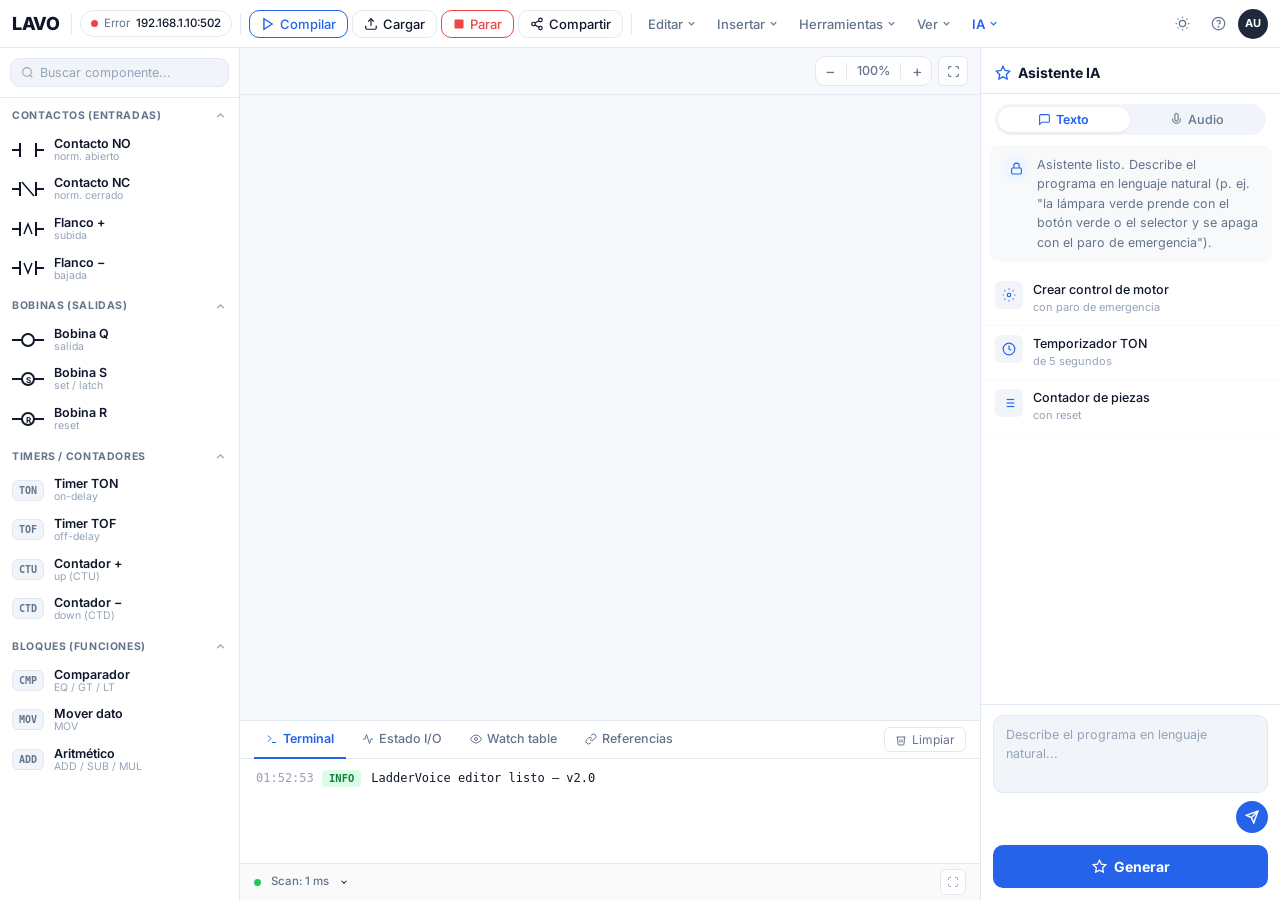
==== commit 14968872: "Alinea el editor con el contrato engine-config del backend - /generar-logica devuelve ademas 'progra" ====
--- a/templates/ladder.html
+++ b/templates/ladder.html
@@ -477,6 +477,66 @@
       document.getElementById('aiPrompt').focus();
     }
 
+    // ─── Engine-config → esquema de dibujo ───────────────────────────
+    // El backend /generar-logica devuelve el "engine_config" (outputs/sequence),
+    // no el esquema viejo logica_ladder/filas. Este adaptador lo traduce a ese
+    // esquema para reutilizar tal cual el renderer (renderRungDiagram/renderElement).
+    // Es ADITIVO: si un programa ya trae 'logica_ladder', no se toca.
+    function engineConfigToLadder(cfg) {
+      if (!cfg || typeof cfg !== 'object') return [];
+      const el = (tipo, tag) => ({ tipo, tag });
+      const rungs = [];
+
+      // Secuencia temporizada (semaforo): un renglon por paso.
+      if (cfg.sequence && Array.isArray(cfg.sequence.steps) && cfg.sequence.steps.length) {
+        const seq = cfg.sequence;
+        seq.steps.forEach((step, i) => {
+          const fila = [];
+          if (seq.start) fila.push(el('XIC', seq.start));
+          (step.outputs || []).forEach(o => fila.push(el('OTE', o)));
+          rungs.push({
+            comentario: `Paso ${i + 1} — ${step.duration_s ?? '?'} s`
+                        + (seq.mode === 'loop' ? ' (ciclico)' : ''),
+            filas: { 'fila 0': fila }
+          });
+        });
+        return rungs;
+      }
+
+      // Logica por salida.
+      (cfg.outputs || []).forEach(o => {
+        const lg = o.logic || {};
+        const fila = [];
+        if (cfg.system && cfg.system.global_stop) fila.push(el('XIO', cfg.system.global_stop));
+        switch (lg.mode) {
+          case 'directo':
+            if (lg.source && lg.source !== 'NINGUNA') fila.push(el('XIC', lg.source));
+            if (lg.enable) fila.push(el('XIC', lg.enable));
+            break;
+          case 'enclavado':
+            if (lg.start)  fila.push(el('XIC', lg.start));
+            if (lg.enable) fila.push(el('XIC', lg.enable));
+            if (lg.stop)   fila.push(el('XIO', lg.stop));
+            break;
+          case 'combinacional':
+            if (lg.a)    fila.push(el('XIC', lg.a));
+            if (lg.b)    fila.push(el('XIC', lg.b));
+            if (lg.stop) fila.push(el('XIO', lg.stop));
+            break;
+          // 'off' u otros: sin contactos (salida apagada).
+        }
+        if (o.timer)   fila.push(el(o.timer.type === 'pulse' ? 'TP' : 'TON', o.output));
+        if (o.counter) fila.push(el('CTU', o.output));
+        fila.push(el('OTE', o.output));
+        const opTxt = (lg.mode === 'combinacional' && lg.op) ? ` [${lg.op}]` : '';
+        rungs.push({
+          comentario: (o.comment || o.expr || `${o.output} (${lg.mode || 'off'})`) + opTxt,
+          filas: { 'fila 0': fila }
+        });
+      });
+      return rungs;
+    }
+
     // ─── Rung rendering ──────────────────────────────────────────────
     function renderRungs(program) {
       const container = document.getElementById('rungContainer');
@@ -628,13 +688,19 @@
         const res = await fetch('/generar-logica', {
           method: 'POST',
           headers: { 'Content-Type': 'application/json' },
-          body: JSON.stringify({ prompt })
+          body: JSON.stringify({ texto: prompt })   // el backend espera 'texto'
         });
         if (!res.ok) throw new Error('HTTP ' + res.status);
         const data = await res.json();
-        window._currentProgram = data;
-        renderRungs(data);
-        addLog('Programa generado: ' + (data.logica_ladder?.length || 0) + ' renglones.', 'info');
+        // El engine_config viene en data.logic; data.program ya lo trae envuelto
+        // como metadata.engine_config (lo que necesita /aplicar-plc).
+        window._currentProgram = data.program
+          || { metadata: { name: data.name, engine_config: data.logic } };
+        // Dibujo derivado del engine_config (deja editable el renglon vacio tambien).
+        window._currentProgram.logica_ladder = engineConfigToLadder(data.logic);
+        renderRungs(window._currentProgram);
+        (data.warnings || []).forEach(w => addLog('Aviso: ' + w, 'warn'));
+        addLog('Programa generado: ' + window._currentProgram.logica_ladder.length + ' renglones.', 'info');
       } catch (err) {
         addLog('Error: ' + err.message, 'error');
       } finally {
@@ -680,15 +746,27 @@
     };
     document.getElementById('uploadBtn').onclick = async () => {
       if (!window._currentProgram) { addLog('No hay programa para cargar.', 'warn'); return; }
+      const cfg = (window._currentProgram.metadata || {}).engine_config;
+      if (!cfg) {
+        addLog('Este programa no tiene engine_config. Genera el programa con el asistente IA.', 'warn');
+        return;
+      }
       addLog('Enviando al PLC...', 'info');
       try {
         const res = await fetch('/aplicar-plc', {
           method: 'POST',
           headers: { 'Content-Type': 'application/json' },
-          body: JSON.stringify({ programa: window._currentProgram })
+          body: JSON.stringify({ program: window._currentProgram })  // backend espera 'program'
         });
         const data = await res.json();
-        addLog(data.mensaje || 'Cargado en PLC.', res.ok ? 'info' : 'error');
+        if (!res.ok) {
+          // FastAPI manda el error en 'detail'.
+          addLog('Error al cargar: ' + (data.detail || ('HTTP ' + res.status)), 'error');
+        } else if (data.status === 'dry-run') {
+          addLog(`Dry-run OK — ${data.salidas} salida(s), no se escribio al PLC.`, 'info');
+        } else {
+          addLog(`Cargado en PLC (${data.plc}) — ${data.salidas} salida(s).`, 'info');
+        }
       } catch (e) {
         addLog('Error al cargar: ' + e.message, 'error');
       }
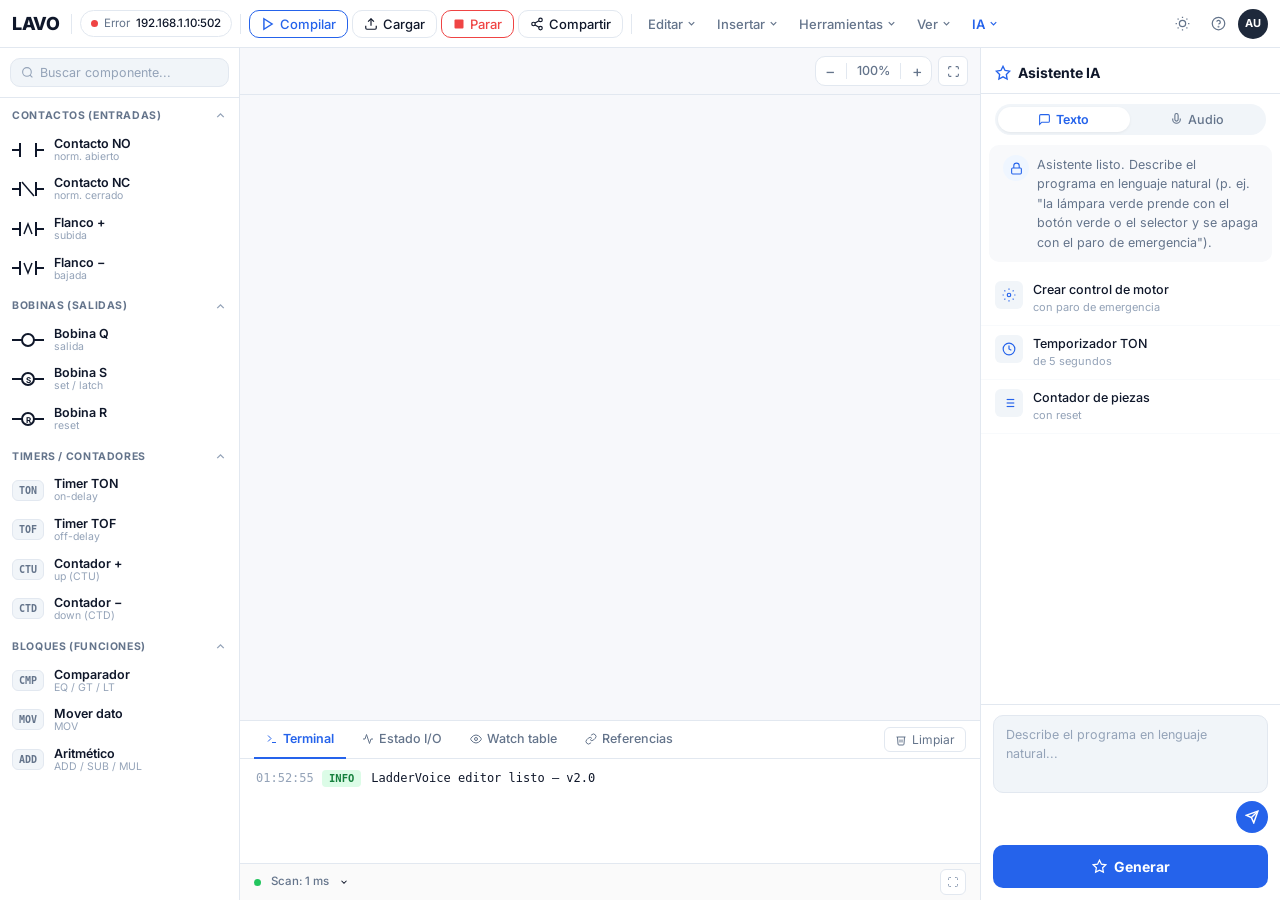
==== commit aee52022: "Revierte cambios en ladder.html (no es el frontend en uso) El frontend real vive en el repo Proyecto" ====
--- a/templates/ladder.html
+++ b/templates/ladder.html
@@ -477,66 +477,6 @@
       document.getElementById('aiPrompt').focus();
     }
 
-    // ─── Engine-config → esquema de dibujo ───────────────────────────
-    // El backend /generar-logica devuelve el "engine_config" (outputs/sequence),
-    // no el esquema viejo logica_ladder/filas. Este adaptador lo traduce a ese
-    // esquema para reutilizar tal cual el renderer (renderRungDiagram/renderElement).
-    // Es ADITIVO: si un programa ya trae 'logica_ladder', no se toca.
-    function engineConfigToLadder(cfg) {
-      if (!cfg || typeof cfg !== 'object') return [];
-      const el = (tipo, tag) => ({ tipo, tag });
-      const rungs = [];
-
-      // Secuencia temporizada (semaforo): un renglon por paso.
-      if (cfg.sequence && Array.isArray(cfg.sequence.steps) && cfg.sequence.steps.length) {
-        const seq = cfg.sequence;
-        seq.steps.forEach((step, i) => {
-          const fila = [];
-          if (seq.start) fila.push(el('XIC', seq.start));
-          (step.outputs || []).forEach(o => fila.push(el('OTE', o)));
-          rungs.push({
-            comentario: `Paso ${i + 1} — ${step.duration_s ?? '?'} s`
-                        + (seq.mode === 'loop' ? ' (ciclico)' : ''),
-            filas: { 'fila 0': fila }
-          });
-        });
-        return rungs;
-      }
-
-      // Logica por salida.
-      (cfg.outputs || []).forEach(o => {
-        const lg = o.logic || {};
-        const fila = [];
-        if (cfg.system && cfg.system.global_stop) fila.push(el('XIO', cfg.system.global_stop));
-        switch (lg.mode) {
-          case 'directo':
-            if (lg.source && lg.source !== 'NINGUNA') fila.push(el('XIC', lg.source));
-            if (lg.enable) fila.push(el('XIC', lg.enable));
-            break;
-          case 'enclavado':
-            if (lg.start)  fila.push(el('XIC', lg.start));
-            if (lg.enable) fila.push(el('XIC', lg.enable));
-            if (lg.stop)   fila.push(el('XIO', lg.stop));
-            break;
-          case 'combinacional':
-            if (lg.a)    fila.push(el('XIC', lg.a));
-            if (lg.b)    fila.push(el('XIC', lg.b));
-            if (lg.stop) fila.push(el('XIO', lg.stop));
-            break;
-          // 'off' u otros: sin contactos (salida apagada).
-        }
-        if (o.timer)   fila.push(el(o.timer.type === 'pulse' ? 'TP' : 'TON', o.output));
-        if (o.counter) fila.push(el('CTU', o.output));
-        fila.push(el('OTE', o.output));
-        const opTxt = (lg.mode === 'combinacional' && lg.op) ? ` [${lg.op}]` : '';
-        rungs.push({
-          comentario: (o.comment || o.expr || `${o.output} (${lg.mode || 'off'})`) + opTxt,
-          filas: { 'fila 0': fila }
-        });
-      });
-      return rungs;
-    }
-
     // ─── Rung rendering ──────────────────────────────────────────────
     function renderRungs(program) {
       const container = document.getElementById('rungContainer');
@@ -688,19 +628,13 @@
         const res = await fetch('/generar-logica', {
           method: 'POST',
           headers: { 'Content-Type': 'application/json' },
-          body: JSON.stringify({ texto: prompt })   // el backend espera 'texto'
+          body: JSON.stringify({ prompt })
         });
         if (!res.ok) throw new Error('HTTP ' + res.status);
         const data = await res.json();
-        // El engine_config viene en data.logic; data.program ya lo trae envuelto
-        // como metadata.engine_config (lo que necesita /aplicar-plc).
-        window._currentProgram = data.program
-          || { metadata: { name: data.name, engine_config: data.logic } };
-        // Dibujo derivado del engine_config (deja editable el renglon vacio tambien).
-        window._currentProgram.logica_ladder = engineConfigToLadder(data.logic);
-        renderRungs(window._currentProgram);
-        (data.warnings || []).forEach(w => addLog('Aviso: ' + w, 'warn'));
-        addLog('Programa generado: ' + window._currentProgram.logica_ladder.length + ' renglones.', 'info');
+        window._currentProgram = data;
+        renderRungs(data);
+        addLog('Programa generado: ' + (data.logica_ladder?.length || 0) + ' renglones.', 'info');
       } catch (err) {
         addLog('Error: ' + err.message, 'error');
       } finally {
@@ -746,27 +680,15 @@
     };
     document.getElementById('uploadBtn').onclick = async () => {
       if (!window._currentProgram) { addLog('No hay programa para cargar.', 'warn'); return; }
-      const cfg = (window._currentProgram.metadata || {}).engine_config;
-      if (!cfg) {
-        addLog('Este programa no tiene engine_config. Genera el programa con el asistente IA.', 'warn');
-        return;
-      }
       addLog('Enviando al PLC...', 'info');
       try {
         const res = await fetch('/aplicar-plc', {
           method: 'POST',
           headers: { 'Content-Type': 'application/json' },
-          body: JSON.stringify({ program: window._currentProgram })  // backend espera 'program'
+          body: JSON.stringify({ programa: window._currentProgram })
         });
         const data = await res.json();
-        if (!res.ok) {
-          // FastAPI manda el error en 'detail'.
-          addLog('Error al cargar: ' + (data.detail || ('HTTP ' + res.status)), 'error');
-        } else if (data.status === 'dry-run') {
-          addLog(`Dry-run OK — ${data.salidas} salida(s), no se escribio al PLC.`, 'info');
-        } else {
-          addLog(`Cargado en PLC (${data.plc}) — ${data.salidas} salida(s).`, 'info');
-        }
+        addLog(data.mensaje || 'Cargado en PLC.', res.ok ? 'info' : 'error');
       } catch (e) {
         addLog('Error al cargar: ' + e.message, 'error');
       }
